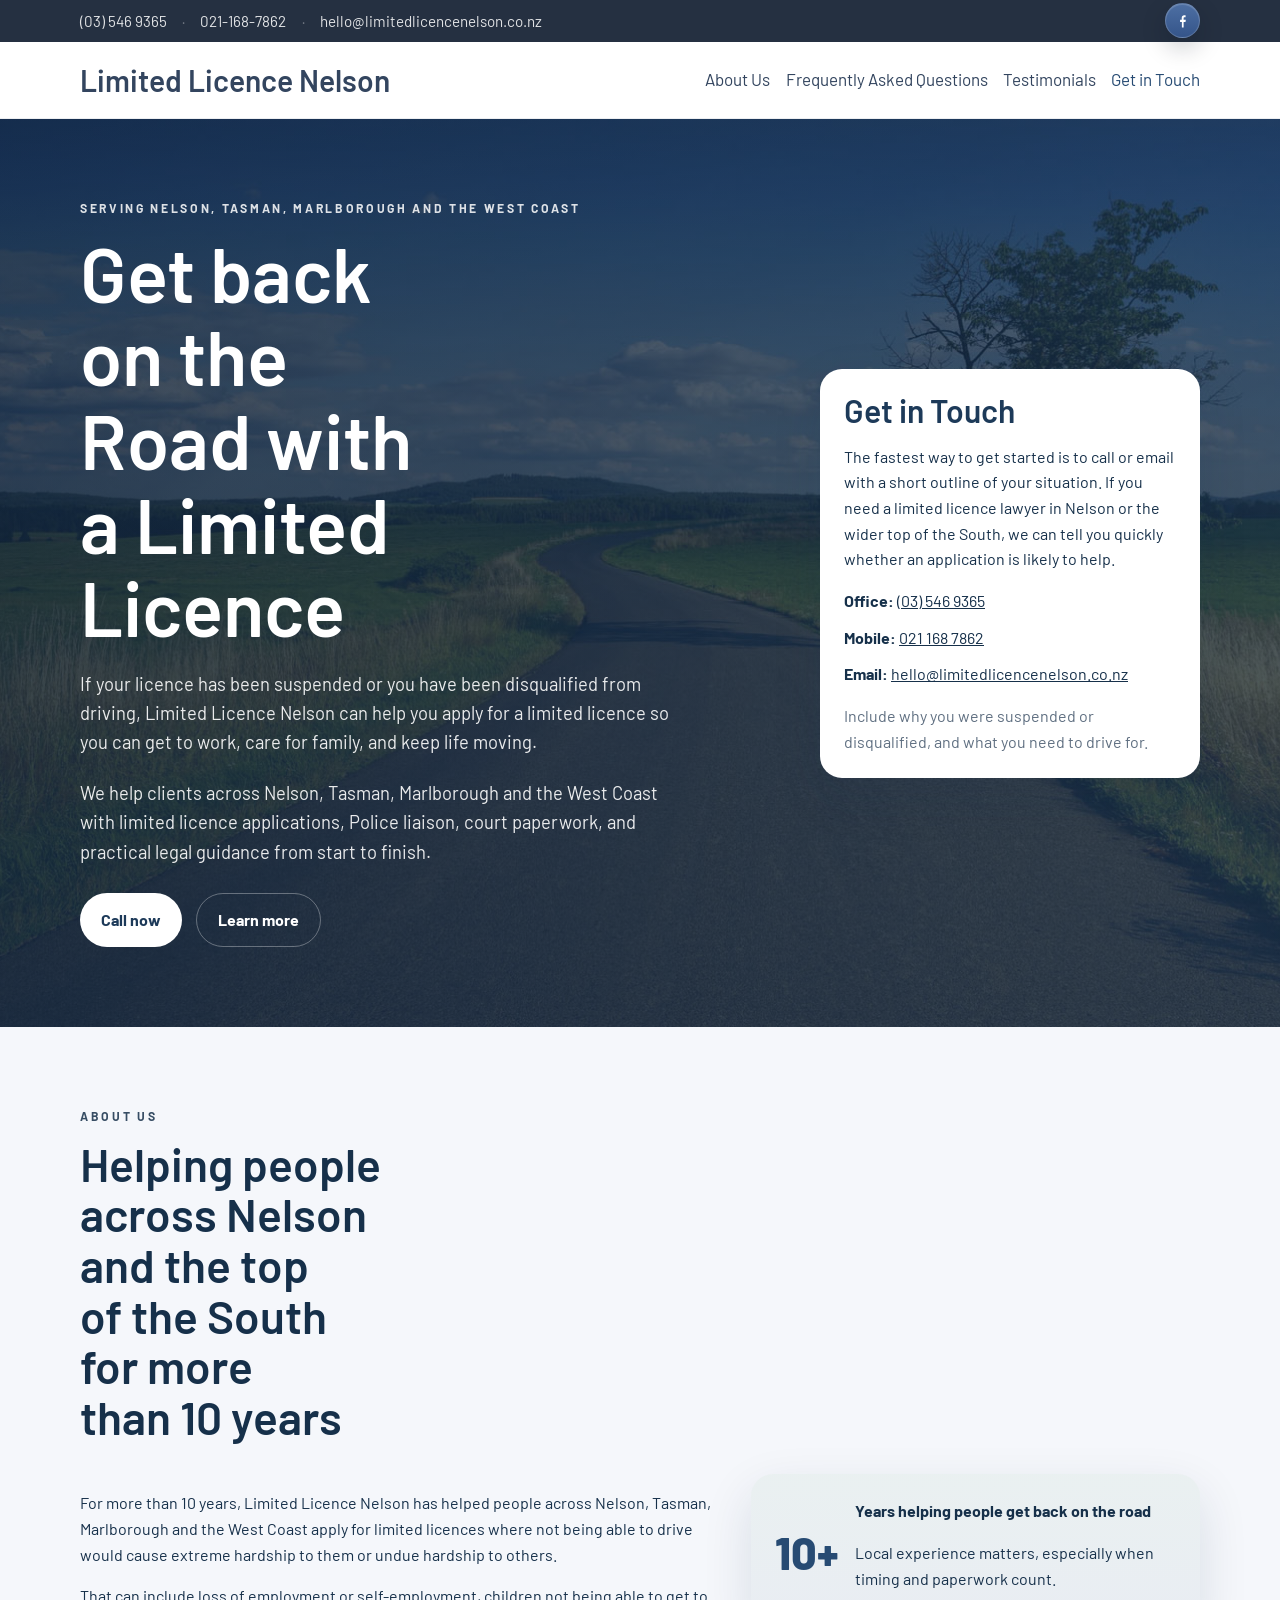
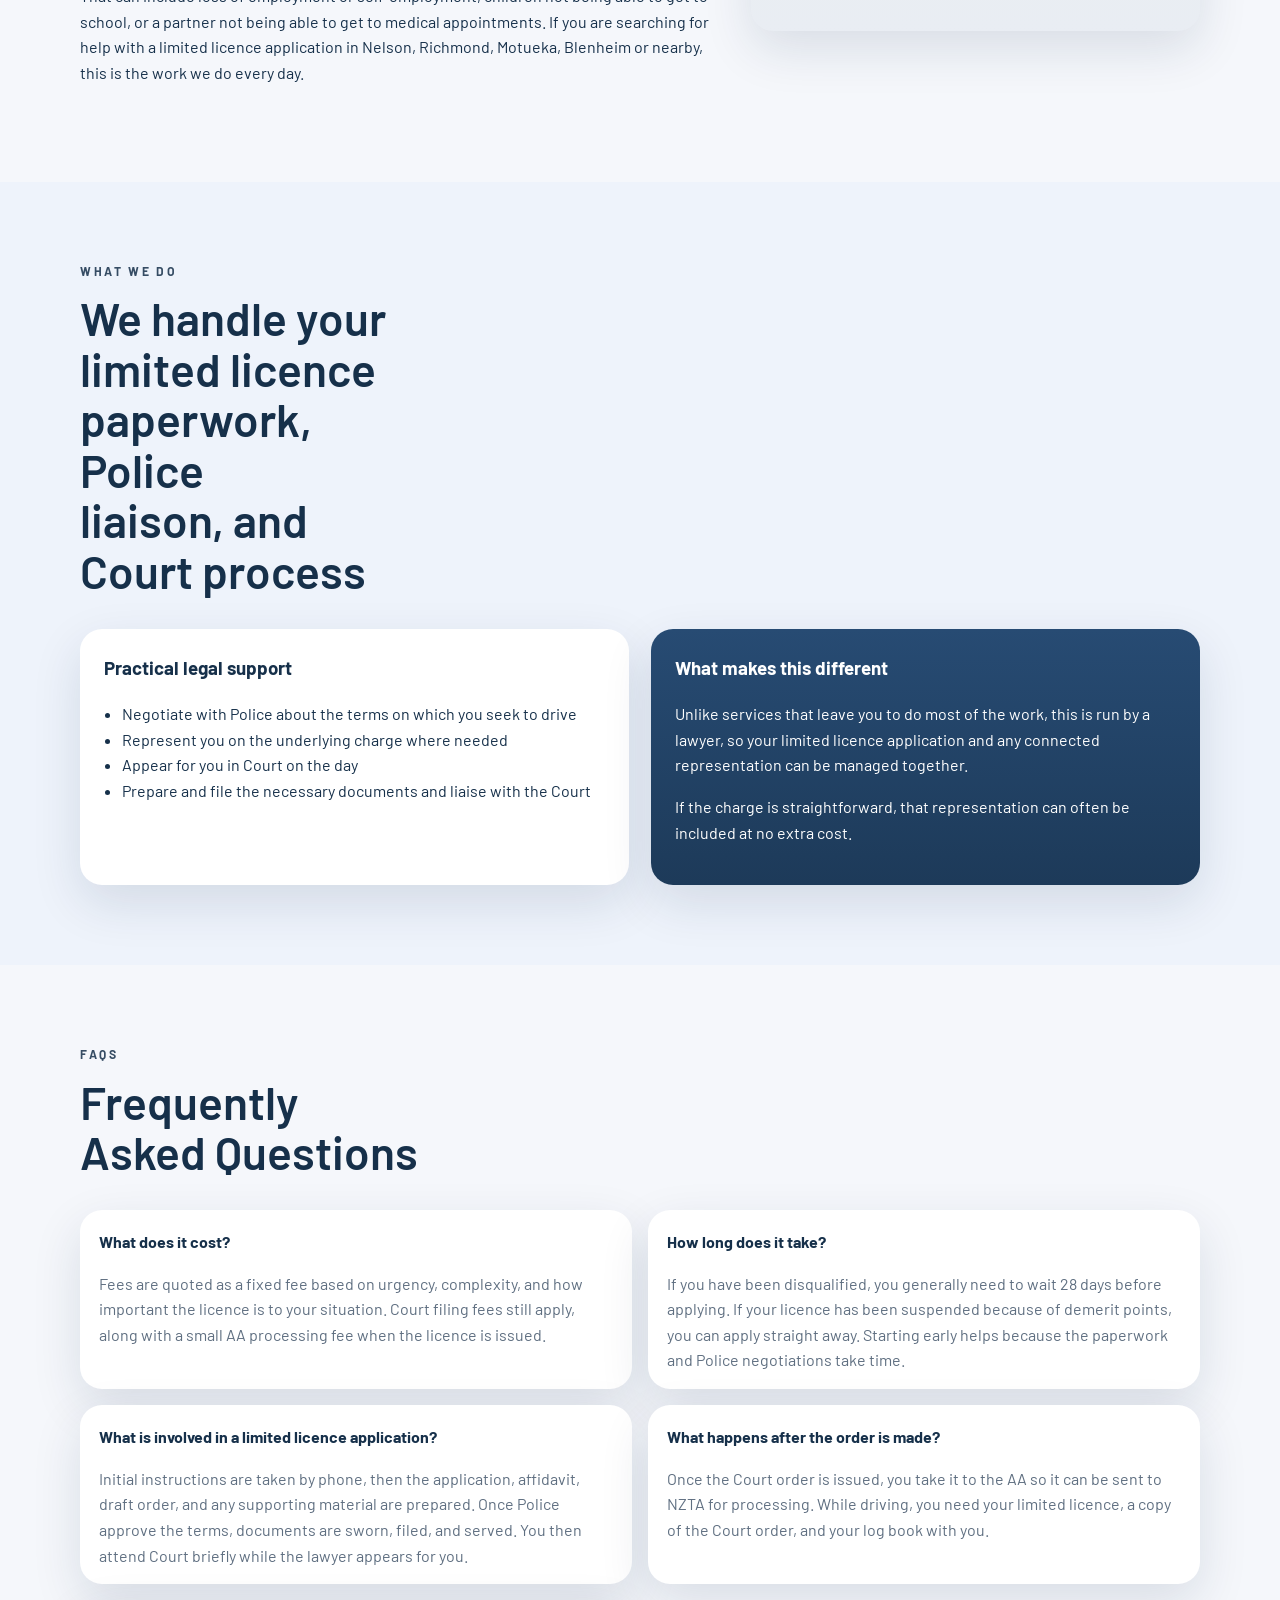
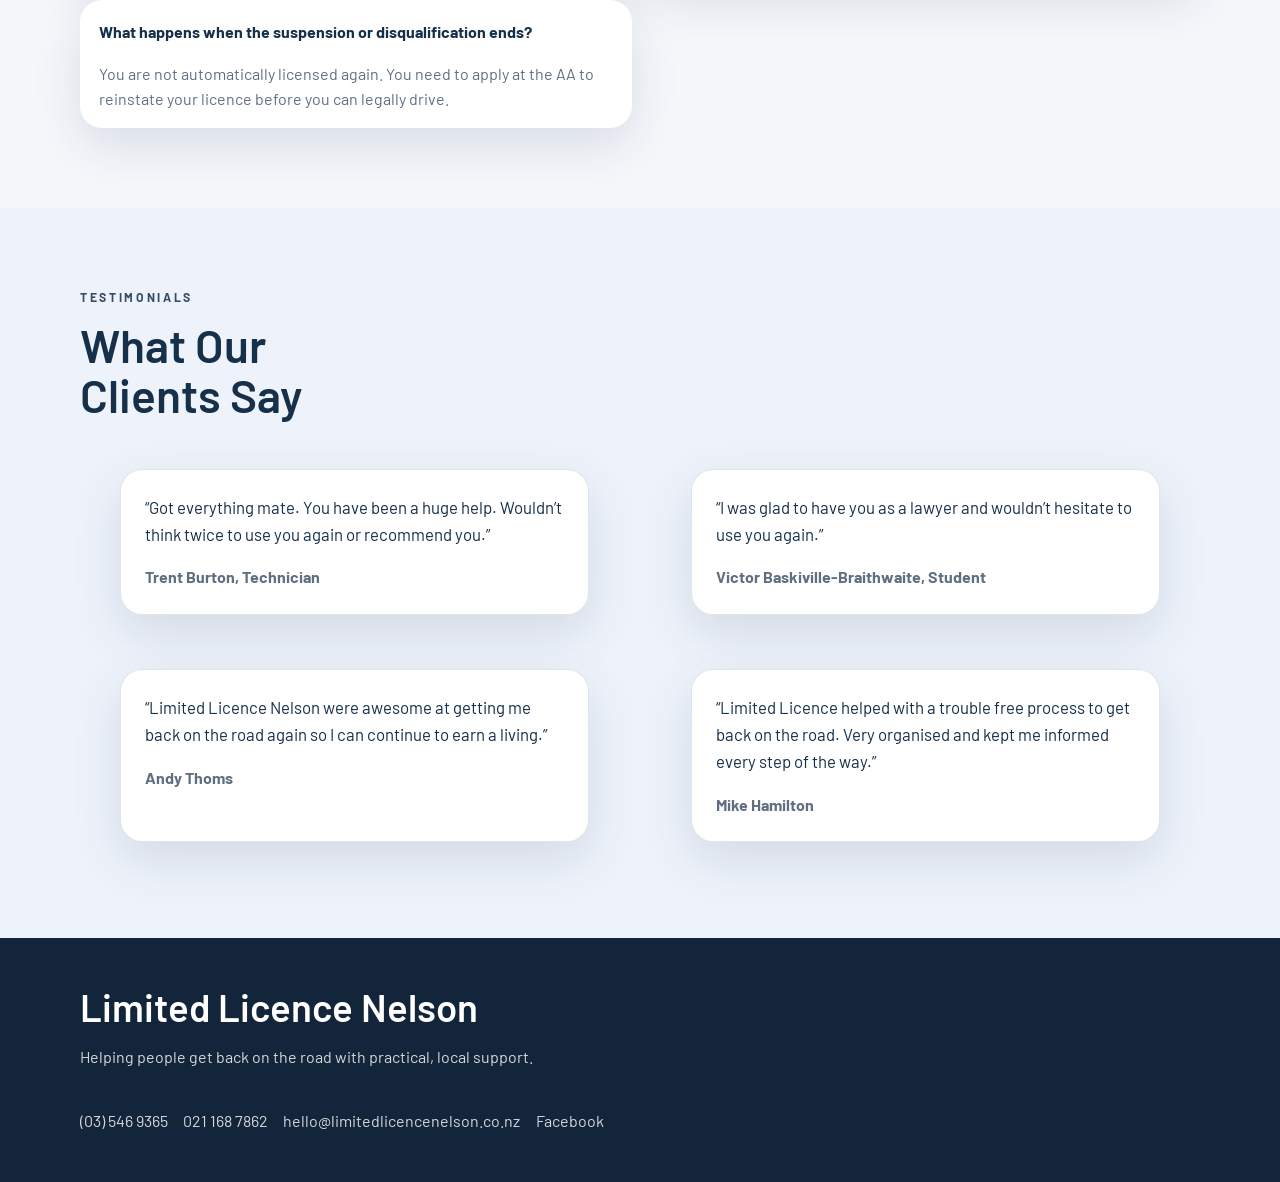
==== index.html @ 2bf81c59 "Add files via upload" ====
<!doctype html>
<html lang="en-NZ">
  <head>
    <meta charset="UTF-8" />
    <meta name="viewport" content="width=device-width, initial-scale=1.0" />
    <title>Limited Licence Nelson | Limited Licence Lawyer for Nelson, Tasman, Marlborough &amp; West Coast</title>
    <meta
      name="description"
      content="Limited Licence Nelson helps people in Nelson, Tasman, Marlborough and the West Coast apply for a limited licence, with practical legal support, court paperwork, Police liaison and fixed-fee guidance."
    />
    <meta name="robots" content="index,follow,max-image-preview:large" />
    <meta name="author" content="Limited Licence Nelson" />
    <link rel="preconnect" href="https://fonts.googleapis.com" />
    <link rel="preconnect" href="https://fonts.gstatic.com" crossorigin />
    <link
      href="https://fonts.googleapis.com/css2?family=Barlow:wght@400;500;600;700&display=swap"
      rel="stylesheet"
    />
    <link rel="icon" type="image/png" href="assets/favicon.png" />
    <link rel="canonical" href="https://limitedlicencenelson.co.nz/" />
    <meta property="og:title" content="Limited Licence Nelson | Limited Licence Lawyer for the Top of the South" />
    <meta property="og:description" content="Practical help with limited licence applications across Nelson, Tasman, Marlborough and the West Coast, including paperwork, Police liaison and Court process." />
    <meta property="og:type" content="website" />
    <meta property="og:url" content="https://limitedlicencenelson.co.nz/" />
    <meta property="og:image" content="https://limitedlicencenelson.co.nz/assets/hero.jpg" />
    <meta property="og:image:alt" content="Limited Licence Nelson helping people get back on the road" />
    <meta property="og:site_name" content="Limited Licence Nelson" />
    <meta property="og:locale" content="en_NZ" />
    <meta name="twitter:card" content="summary_large_image" />
    <meta name="twitter:title" content="Limited Licence Nelson | Limited Licence Lawyer for the Top of the South" />
    <meta name="twitter:description" content="Practical help with limited licence applications across Nelson, Tasman, Marlborough and the West Coast." />
    <meta name="twitter:image" content="https://limitedlicencenelson.co.nz/assets/hero.jpg" />
    <script type="application/ld+json">
      {
        "@context": "https://schema.org",
        "@type": "LegalService",
        "@id": "https://limitedlicencenelson.co.nz/#legalservice",
        "name": "Limited Licence Nelson",
        "url": "https://limitedlicencenelson.co.nz/",
        "image": "https://limitedlicencenelson.co.nz/assets/hero.jpg",
        "description": "Limited Licence Nelson helps people across Nelson, Tasman, Marlborough and the West Coast apply for a limited licence with practical legal support, paperwork preparation, Police liaison and Court representation.",
        "email": "hello@limitedlicencenelson.co.nz",
        "telephone": "+64 3 546 9365",
        "sameAs": ["https://www.facebook.com/nelsonlicence/"],
        "areaServed": [
          { "@type": "AdministrativeArea", "name": "Nelson" },
          { "@type": "AdministrativeArea", "name": "Tasman" },
          { "@type": "AdministrativeArea", "name": "Marlborough" },
          { "@type": "AdministrativeArea", "name": "West Coast" }
        ],
        "contactPoint": [
          {
            "@type": "ContactPoint",
            "telephone": "+64 3 546 9365",
            "contactType": "customer service",
            "areaServed": "NZ",
            "availableLanguage": "en-NZ"
          },
          {
            "@type": "ContactPoint",
            "telephone": "+64 21 168 7862",
            "contactType": "customer service",
            "areaServed": "NZ",
            "availableLanguage": "en-NZ"
          }
        ]
      }
    </script>
    <script type="application/ld+json">
      {
        "@context": "https://schema.org",
        "@type": "FAQPage",
        "mainEntity": [
          {
            "@type": "Question",
            "name": "What does it cost?",
            "acceptedAnswer": {
              "@type": "Answer",
              "text": "Fees are quoted as a fixed fee based on urgency, complexity, and how important the licence is to your situation. Court filing fees still apply, along with a small AA processing fee when the licence is issued."
            }
          },
          {
            "@type": "Question",
            "name": "How long does it take?",
            "acceptedAnswer": {
              "@type": "Answer",
              "text": "If you have been disqualified, you generally need to wait 28 days before applying. If your licence has been suspended because of demerit points, you can apply straight away. Starting early helps because the paperwork and Police negotiations take time."
            }
          },
          {
            "@type": "Question",
            "name": "What is involved?",
            "acceptedAnswer": {
              "@type": "Answer",
              "text": "Initial instructions are taken by phone, then the application, affidavit, draft order, and any supporting material are prepared. Once Police approve the terms, documents are sworn, filed, and served. You then attend Court briefly while the lawyer appears for you."
            }
          },
          {
            "@type": "Question",
            "name": "What happens after the order is made?",
            "acceptedAnswer": {
              "@type": "Answer",
              "text": "Once the Court order is issued, you take it to the AA so it can be sent to NZTA for processing. While driving, you need your limited licence, a copy of the Court order, and your log book with you."
            }
          },
          {
            "@type": "Question",
            "name": "What happens when the suspension or disqualification ends?",
            "acceptedAnswer": {
              "@type": "Answer",
              "text": "You are not automatically licensed again. You need to apply at the AA to reinstate your licence before you can legally drive."
            }
          }
        ]
      }
    </script>
    <link rel="stylesheet" href="styles.css" />
  </head>
  <body>
    <header class="site-header">
      <div class="topbar">
        <div class="wrapper topbar-inner">
          <div class="topbar-links" aria-label="Contact details">
            <a href="tel:+6435469365">(03) 546 9365</a>
            <span class="topbar-sep" aria-hidden="true">·</span>
            <a href="tel:+64211687862">021-168-7862</a>
            <span class="topbar-sep" aria-hidden="true">·</span>
            <a href="mailto:hello@limitedlicencenelson.co.nz">hello@limitedlicencenelson.co.nz</a>
          </div>
          <a
            class="social-link"
            href="https://www.facebook.com/nelsonlicence/"
            target="_blank"
            rel="noreferrer"
            aria-label="Visit Limited Licence Nelson on Facebook"
          >
            <svg viewBox="0 0 24 24" aria-hidden="true" focusable="false">
              <path d="M13.5 21v-7.1h2.4l.4-2.8h-2.8V9.3c0-.8.2-1.4 1.4-1.4H16V5.4c-.2 0-.9-.1-1.8-.1-1.8 0-3.1 1.1-3.1 3.3v2.5H9v2.8h2.3V21h2.2Z" />
            </svg>
          </a>
        </div>
      </div>
      <nav class="nav wrapper" aria-label="Primary">
        <div class="brand">Limited Licence Nelson</div>
        <div class="nav-links">
          <a href="#about">About Us</a>
          <a href="#faq">Frequently Asked Questions</a>
          <a href="#testimonials">Testimonials</a>
          <a href="#contact" class="nav-cta">Get in Touch</a>
        </div>
      </nav>
    </header>

    <main>
      <section class="hero">
        <div class="hero-overlay"></div>
        <div class="wrapper hero-inner">
          <div class="hero-copy">
            <p class="eyebrow">Serving Nelson, Tasman, Marlborough and the West Coast</p>
            <h1>Get back on the Road with a Limited Licence</h1>
            <p class="hero-text">
              If your licence has been suspended or you have been disqualified from driving,
              Limited Licence Nelson can help you apply for a limited licence so you can get
              to work, care for family, and keep life moving.
            </p>
            <p class="hero-text">
              We help clients across Nelson, Tasman, Marlborough and the West Coast with
              limited licence applications, Police liaison, court paperwork, and practical
              legal guidance from start to finish.
            </p>
            <div class="hero-actions">
              <a class="button button-primary" href="tel:+6435469365">Call now</a>
              <a class="button button-secondary" href="#about">Learn more</a>
            </div>
          </div>
          <aside class="hero-card" id="contact">
            <h2>Get in Touch</h2>
            <p>
              The fastest way to get started is to call or email with a short outline of your
              situation. If you need a limited licence lawyer in Nelson or the wider top of the
              South, we can tell you quickly whether an application is likely to help.
            </p>
            <ul class="contact-list">
              <li><strong>Office:</strong> <a href="tel:+6435469365">(03) 546 9365</a></li>
              <li><strong>Mobile:</strong> <a href="tel:+64211687862">021 168 7862</a></li>
              <li>
                <strong>Email:</strong>
                <a href="mailto:hello@limitedlicencenelson.co.nz">hello@limitedlicencenelson.co.nz</a>
              </li>
            </ul>
            <p class="small-note">
              Include why you were suspended or disqualified, and what you need to drive for.
            </p>
          </aside>
        </div>
      </section>

      <section class="section wrapper" id="about">
        <div class="section-heading">
          <p class="eyebrow">About Us</p>
          <h2>Helping people across Nelson and the top of the South for more than 10 years</h2>
        </div>
        <div class="about-grid">
          <div>
            <p>
              For more than 10 years, Limited Licence Nelson has helped people across Nelson,
              Tasman, Marlborough and the West Coast apply for limited licences where not
              being able to drive would cause extreme hardship to them or undue hardship to
              others.
            </p>
            <p>
              That can include loss of employment or self-employment, children not being able
              to get to school, or a partner not being able to get to medical appointments.
              If you are searching for help with a limited licence application in Nelson,
              Richmond, Motueka, Blenheim or nearby, this is the work we do every day.
            </p>
          </div>
          <div class="highlight-card">
            <div class="stat">10+</div>
            <div>
              <strong>Years helping people get back on the road</strong>
              <p>Local experience matters, especially when timing and paperwork count.</p>
            </div>
          </div>
        </div>
      </section>

      <section class="section section-alt" id="process">
        <div class="wrapper">
          <div class="section-heading">
            <p class="eyebrow">What We Do</p>
            <h2>We handle your limited licence paperwork, Police liaison, and Court process</h2>
          </div>
          <div class="process-grid">
            <article class="card">
              <h3>Practical legal support</h3>
              <ul>
                <li>Negotiate with Police about the terms on which you seek to drive</li>
                <li>Represent you on the underlying charge where needed</li>
                <li>Appear for you in Court on the day</li>
                <li>Prepare and file the necessary documents and liaise with the Court</li>
              </ul>
            </article>
            <article class="card accent-card">
              <h3>What makes this different</h3>
              <p>
                Unlike services that leave you to do most of the work, this is run by a lawyer,
                so your limited licence application and any connected representation can be
                managed together.
              </p>
              <p>
                If the charge is straightforward, that representation can often be included at
                no extra cost.
              </p>
            </article>
          </div>
        </div>
      </section>

      <section class="section wrapper" id="faq">
        <div class="section-heading">
          <p class="eyebrow">FAQs</p>
          <h2>Frequently Asked Questions</h2>
        </div>
        <div class="faq-grid">
          <details open>
            <summary>What does it cost?</summary>
            <p>
              Fees are quoted as a fixed fee based on urgency, complexity, and how important the
              licence is to your situation. Court filing fees still apply, along with a small AA
              processing fee when the licence is issued.
            </p>
          </details>
          <details open>
            <summary>How long does it take?</summary>
            <p>
              If you have been disqualified, you generally need to wait 28 days before applying.
              If your licence has been suspended because of demerit points, you can apply
              straight away. Starting early helps because the paperwork and Police negotiations
              take time.
            </p>
          </details>
          <details open>
            <summary>What is involved in a limited licence application?</summary>
            <p>
              Initial instructions are taken by phone, then the application, affidavit, draft
              order, and any supporting material are prepared. Once Police approve the terms,
              documents are sworn, filed, and served. You then attend Court briefly while the
              lawyer appears for you.
            </p>
          </details>
          <details open>
            <summary>What happens after the order is made?</summary>
            <p>
              Once the Court order is issued, you take it to the AA so it can be sent to NZTA for
              processing. While driving, you need your limited licence, a copy of the Court order,
              and your log book with you.
            </p>
          </details>
          <details open>
            <summary>What happens when the suspension or disqualification ends?</summary>
            <p>
              You are not automatically licensed again. You need to apply at the AA to reinstate
              your licence before you can legally drive.
            </p>
          </details>
        </div>
      </section>

      <section class="section section-alt" id="testimonials">
        <div class="wrapper">
          <div class="section-heading">
            <p class="eyebrow">Testimonials</p>
            <h2>What Our Clients Say</h2>
          </div>
          <div class="testimonials-grid">
            <blockquote class="testimonial">
              <p>“Got everything mate. You have been a huge help. Wouldn’t think twice to use you again or recommend you.”</p>
              <footer>Trent Burton, Technician</footer>
            </blockquote>
            <blockquote class="testimonial">
              <p>“I was glad to have you as a lawyer and wouldn’t hesitate to use you again.”</p>
              <footer>Victor Baskiville-Braithwaite, Student</footer>
            </blockquote>
            <blockquote class="testimonial">
              <p>“Limited Licence Nelson were awesome at getting me back on the road again so I can continue to earn a living.”</p>
              <footer>Andy Thoms</footer>
            </blockquote>
            <blockquote class="testimonial">
              <p>“Limited Licence helped with a trouble free process to get back on the road. Very organised and kept me informed every step of the way.”</p>
              <footer>Mike Hamilton</footer>
            </blockquote>
          </div>
        </div>
      </section>
    </main>

    <footer class="site-footer">
      <div class="wrapper footer-inner">
        <div>
          <h2>Limited Licence Nelson</h2>
          <p>Helping people get back on the road with practical, local support.</p>
        </div>
        <div class="footer-links">
          <a href="tel:+6435469365">(03) 546 9365</a>
          <a href="tel:+64211687862">021 168 7862</a>
          <a href="mailto:hello@limitedlicencenelson.co.nz">hello@limitedlicencenelson.co.nz</a>
          <a href="https://www.facebook.com/nelsonlicence/" target="_blank" rel="noreferrer">Facebook</a>
        </div>
      </div>
    </footer>
  </body>
</html>
---- styles.css ----
:root {
  --bg: #f5f7fb;
  --surface: #ffffff;
  --surface-alt: #eef3fb;
  --text: #16304a;
  --muted: #5f6f81;
  --line: rgba(22, 48, 74, 0.12);
  --brand: #274b73;
  --brand-strong: #1d3a59;
  --accent: #66a179;
  --shadow: 0 18px 50px rgba(18, 44, 76, 0.12);
  --radius: 22px;
  --wrapper: min(1120px, calc(100vw - 2rem));
  --font-sans: "Barlow", ui-sans-serif, system-ui, -apple-system, BlinkMacSystemFont, "Segoe UI", sans-serif;
  --font-display: "Barlow", ui-sans-serif, system-ui, -apple-system, BlinkMacSystemFont, "Segoe UI", sans-serif;
}

* {
  box-sizing: border-box;
}

html {
  scroll-behavior: smooth;
}

body {
  margin: 0;
  font-family: var(--font-sans);
  color: var(--text);
  background: var(--bg);
  line-height: 1.6;
  font-size: 16px;
}

img {
  max-width: 100%;
  display: block;
}

A, a {
  color: inherit;
}

.wrapper {
  width: var(--wrapper);
  margin: 0 auto;
}

.site-header {
  position: sticky;
  top: 0;
  z-index: 20;
  background: rgba(255, 255, 255, 0.96);
  backdrop-filter: blur(10px);
  border-bottom: 1px solid rgba(22, 48, 74, 0.08);
}

.nav,
.footer-inner {
  display: flex;
  align-items: center;
  justify-content: space-between;
  gap: 1rem;
}

.topbar {
  background: #253041;
  color: rgba(255, 255, 255, 0.9);
}

.topbar-inner {
  min-height: 2.6rem;
  display: flex;
  align-items: center;
  justify-content: space-between;
  gap: 1rem;
}

.brand {
  font-family: var(--font-sans);
  font-size: 1.875rem;
  font-weight: 600;
  letter-spacing: 0;
  line-height: 1.6;
  color: #33455f;
  white-space: nowrap;
}

.topbar-links,
.nav-links,
.footer-links {
  display: flex;
  flex-wrap: wrap;
  align-items: center;
  gap: 0.7rem 0.95rem;
}

.topbar-links {
  font-size: 0.95rem;
  letter-spacing: 0;
}

.topbar-links a,
.footer-links a {
  text-decoration: none;
}

.topbar-links a {
  color: rgba(255, 255, 255, 0.86);
}

.topbar-links a:hover,
.social-link:hover {
  color: white;
}

.social-link:hover {
  transform: translateY(-1px);
  background: linear-gradient(180deg, #587db5, #3f63a0);
  box-shadow: 0 14px 28px rgba(9, 18, 32, 0.26), inset 0 1px 0 rgba(255, 255, 255, 0.18);
}

.topbar-sep {
  color: rgba(255, 255, 255, 0.34);
}

.social-link {
  display: inline-flex;
  align-items: center;
  justify-content: center;
  width: 2.2rem;
  height: 2.2rem;
  border-radius: 999px;
  color: white;
  background: linear-gradient(180deg, #4d6fa3, #35558a);
  border: 1px solid rgba(255, 255, 255, 0.18);
  box-shadow: 0 10px 24px rgba(9, 18, 32, 0.22), inset 0 1px 0 rgba(255, 255, 255, 0.14);
  transition: transform 0.2s ease, box-shadow 0.2s ease, background 0.2s ease;
}

.social-link svg {
  width: 1.18rem;
  height: 1.18rem;
  fill: currentColor;
}

.nav {
  padding: 0.9rem 0;
}

.nav-links a {
  text-decoration: none;
  color: #33455f;
  font-size: 1.0625rem;
  font-weight: 400;
}

.nav-links a:hover,
.footer-links a:hover {
  color: var(--brand-strong);
}

.nav-cta {
  color: var(--brand) !important;
  font-weight: 700;
}

.hero {
  position: relative;
  min-height: 82vh;
  background:
    linear-gradient(135deg, rgba(17, 36, 60, 0.78), rgba(39, 75, 115, 0.58)),
    url("assets/hero.jpg") center/cover no-repeat;
  color: white;
}

.hero-overlay {
  position: absolute;
  inset: 0;
  background: linear-gradient(180deg, rgba(17, 36, 60, 0.18), rgba(17, 36, 60, 0.55));
}

.hero-inner {
  position: relative;
  z-index: 1;
  display: grid;
  grid-template-columns: 1.5fr minmax(280px, 380px);
  gap: 2rem;
  align-items: center;
  padding: 5rem 0;
}

.eyebrow {
  margin: 0 0 0.75rem;
  text-transform: uppercase;
  letter-spacing: 0.22em;
  font-size: 0.76rem;
  font-weight: 700;
  opacity: 0.85;
}

.hero h1,
.section-heading h2,
.site-footer h2,
.hero-card h2 {
  margin: 0;
  font-family: var(--font-display);
  font-weight: 600;
  line-height: 1.1;
  letter-spacing: 0;
}

.hero h1 {
  font-size: clamp(3rem, 6vw, 4.75rem);
  max-width: 10ch;
  text-wrap: balance;
}

.hero-text {
  margin: 1.3rem 0 0;
  max-width: 60ch;
  font-size: 1.15rem;
  color: rgba(255, 255, 255, 0.9);
}

.hero-actions {
  display: flex;
  flex-wrap: wrap;
  gap: 0.9rem;
  margin-top: 1.6rem;
}

.button {
  display: inline-flex;
  align-items: center;
  justify-content: center;
  min-height: 3.2rem;
  padding: 0.85rem 1.3rem;
  border-radius: 999px;
  text-decoration: none;
  font-weight: 700;
  transition: transform 140ms ease, background 140ms ease, color 140ms ease;
}

.button:hover {
  transform: translateY(-1px);
}

.button-primary {
  background: white;
  color: var(--brand-strong);
}

.button-secondary {
  border: 1px solid rgba(255, 255, 255, 0.32);
  color: white;
}

.hero-card,
.card,
.highlight-card,
.testimonial,
.faq-grid details {
  background: var(--surface);
  border-radius: var(--radius);
  box-shadow: var(--shadow);
}

.hero-card {
  color: var(--text);
  padding: 1.5rem;
}

.hero-card h2 {
  font-size: clamp(1.6rem, 2.5vw, 2rem);
  color: var(--brand-strong);
}

.hero-card h2,
.card h3,
.testimonial footer {
  margin-top: 0;
}

.contact-list {
  list-style: none;
  padding: 0;
  margin: 1rem 0;
}

.contact-list li + li {
  margin-top: 0.7rem;
}

.small-note {
  color: var(--muted);
  margin-bottom: 0;
}

.section {
  padding: 5rem 0;
}

.section-alt {
  background: var(--surface-alt);
}

.section-heading {
  max-width: 46rem;
  margin-bottom: 2rem;
}

.section-heading h2 {
  font-size: clamp(2.2rem, 4vw, 2.875rem);
  max-width: 13ch;
  text-wrap: balance;
}

.about-grid,
.process-grid,
.testimonials-grid,
.footer-inner {
  display: grid;
  gap: 1.4rem;
}

.about-grid {
  grid-template-columns: 1.3fr 0.9fr;
  align-items: start;
}

.highlight-card,
.card,
.testimonial {
  padding: 1.5rem;
}

.highlight-card {
  display: grid;
  grid-template-columns: auto 1fr;
  gap: 1rem;
  align-items: center;
  background: linear-gradient(180deg, rgba(102, 161, 121, 0.08), rgba(39, 75, 115, 0.06));
}

.stat {
  font-size: 2.8rem;
  font-weight: 800;
  color: var(--brand);
}

.process-grid,
.testimonials-grid {
  grid-template-columns: repeat(2, minmax(0, 1fr));
}

.card ul {
  padding-left: 1.1rem;
  margin-bottom: 0;
}

.accent-card {
  background: linear-gradient(180deg, #274b73, #1d3a59);
  color: white;
}

.faq-grid {
  display: grid;
  grid-template-columns: repeat(2, minmax(0, 1fr));
  gap: 1rem;
}

.faq-grid details {
  padding: 1.2rem 1.2rem 1rem;
}

.faq-grid summary {
  cursor: pointer;
  font-weight: 700;
  list-style: none;
}

.faq-grid summary::-webkit-details-marker {
  display: none;
}

.faq-grid details p {
  color: var(--muted);
  margin-bottom: 0;
}

.testimonial {
  border: 1px solid var(--line);
}

.testimonial p {
  margin-top: 0;
  font-size: 1.05rem;
}

.testimonial footer {
  color: var(--muted);
  font-weight: 700;
}

.site-footer {
  background: #13253a;
  color: white;
  padding: 3rem 0;
}

.site-footer h2 {
  font-size: clamp(1.9rem, 3vw, 2.5rem);
}

.site-footer p,
.site-footer a {
  color: rgba(255, 255, 255, 0.82);
}

@media (max-width: 900px) {
  .hero-inner,
  .about-grid,
  .process-grid,
  .faq-grid,
  .testimonials-grid,
  .footer-inner {
    grid-template-columns: 1fr;
  }

  .hero {
    min-height: auto;
  }

  .hero-inner {
    padding: 4rem 0;
  }

  .hero h1 {
    max-width: none;
  }
}

@media (max-width: 640px) {
  .topbar-inner,
  .nav {
    align-items: flex-start;
    flex-direction: column;
  }

  .topbar-links,
  .nav-links {
    gap: 0.45rem 0.75rem;
  }

  .topbar-sep {
    display: none;
  }

  .section {
    padding: 4rem 0;
  }

  .hero-card,
  .card,
  .highlight-card,
  .testimonial,
  .faq-grid details {
    border-radius: 18px;
  }
}
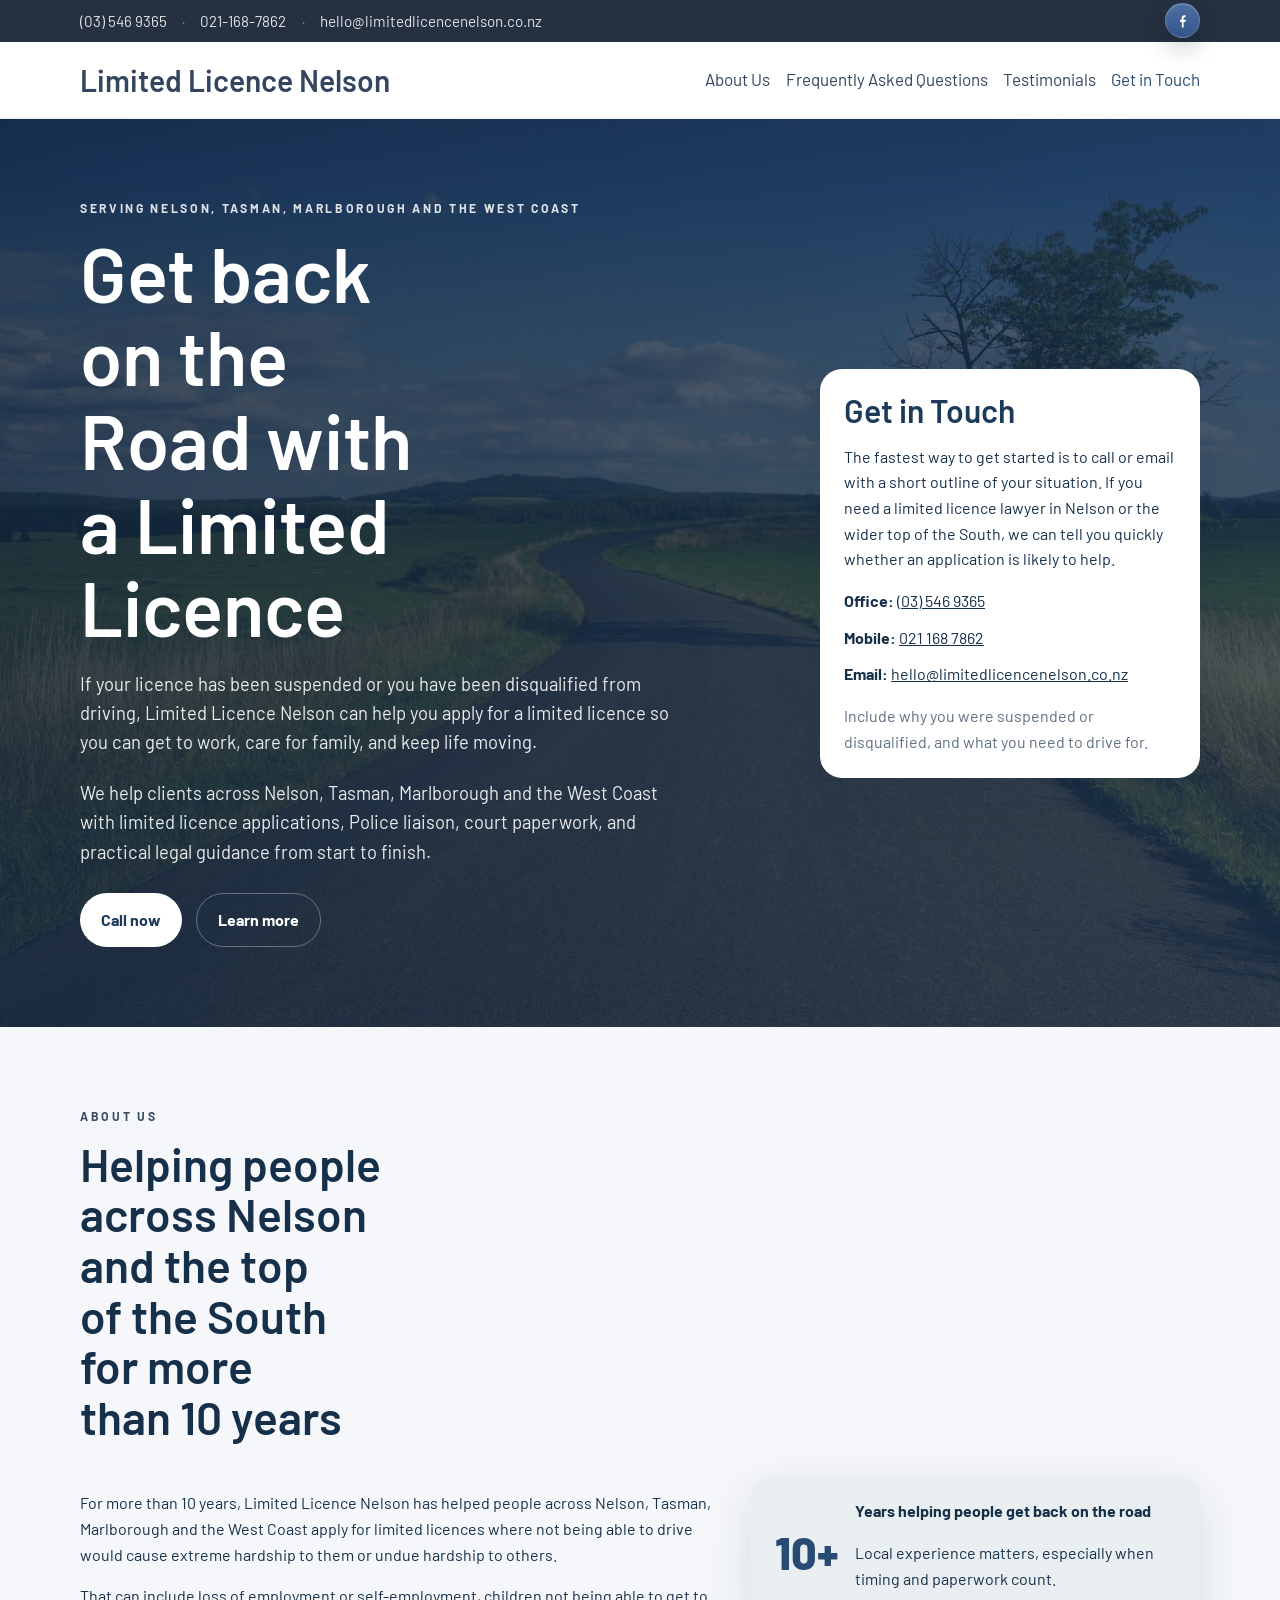
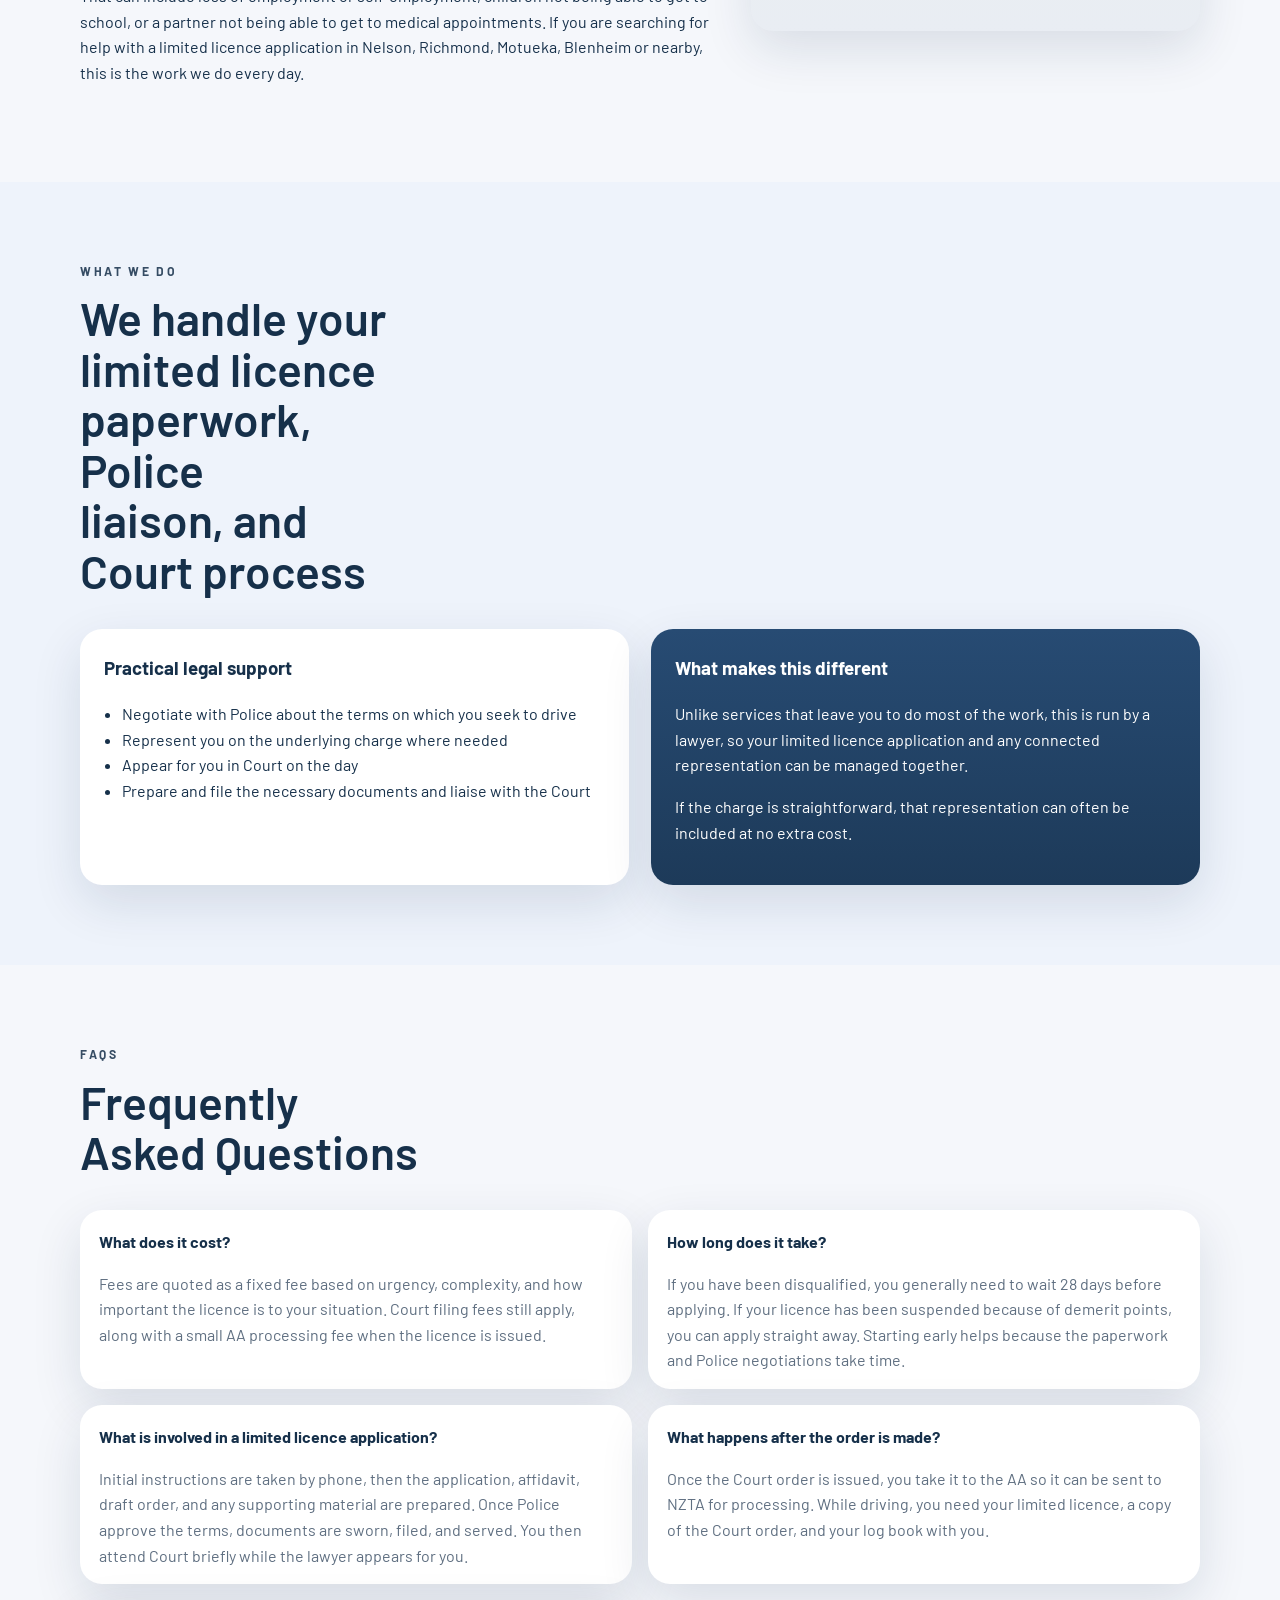
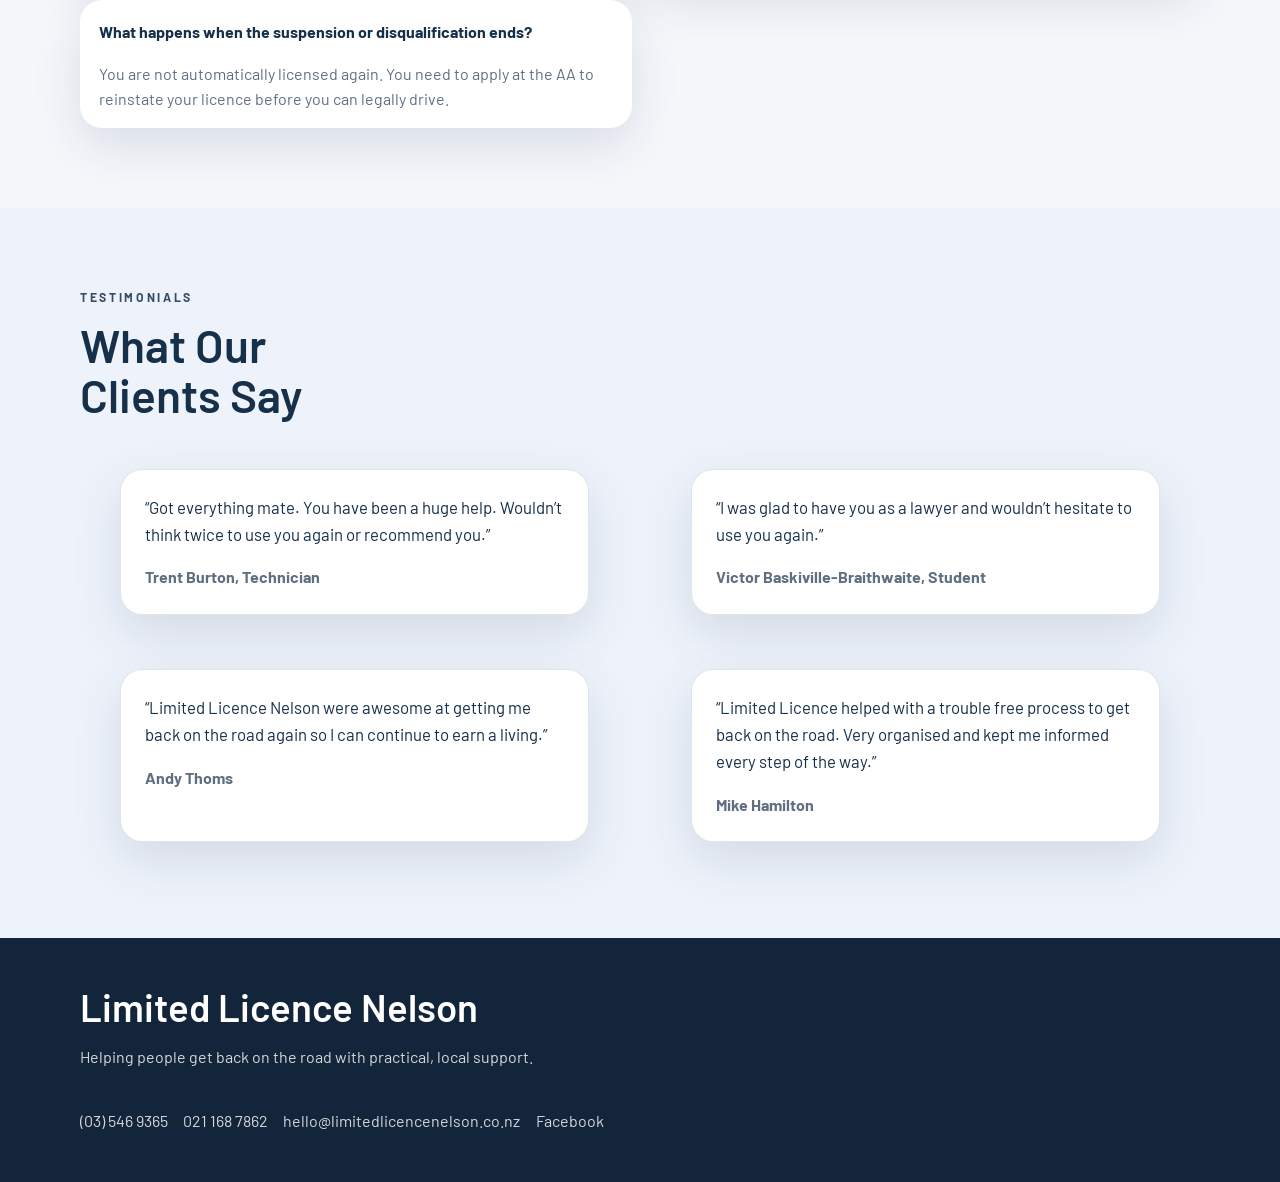
==== commit 0c46e216: "Optimize hero image: convert to WebP, add preload hints, and fetchpriority=high - Convert hero.jpg t" ====
--- a/index.html
+++ b/index.html
@@ -3,10 +3,10 @@
   <head>
     <meta charset="UTF-8" />
     <meta name="viewport" content="width=device-width, initial-scale=1.0" />
-    <title>Limited Licence Nelson | Limited Licence Lawyer for Nelson, Tasman, Marlborough &amp; West Coast</title>
+    <title>Limited Licence Nelson | Lawyer for Suspensions &amp; Disqualifications</title>
     <meta
       name="description"
-      content="Limited Licence Nelson helps people in Nelson, Tasman, Marlborough and the West Coast apply for a limited licence, with practical legal support, court paperwork, Police liaison and fixed-fee guidance."
+      content="Get back on the road in Nelson, Tasman, Marlborough. Fixed-fee limited licence applications, Police liaison, court support. Call (03) 546 9365."
     />
     <meta name="robots" content="index,follow,max-image-preview:large" />
     <meta name="author" content="Limited Licence Nelson" />
@@ -17,6 +17,8 @@
       rel="stylesheet"
     />
     <link rel="icon" type="image/png" href="assets/favicon.png" />
+    <link rel="preload" as="image" href="assets/hero.webp" fetchpriority="high" />
+    <link rel="preload" as="image" href="assets/hero.jpg" />
     <link rel="canonical" href="https://limitedlicencenelson.co.nz/" />
     <meta property="og:title" content="Limited Licence Nelson | Limited Licence Lawyer for the Top of the South" />
     <meta property="og:description" content="Practical help with limited licence applications across Nelson, Tasman, Marlborough and the West Coast, including paperwork, Police liaison and Court process." />
@@ -114,6 +116,30 @@
         ]
       }
     </script>
+    <script type="application/ld+json">
+    {
+      "@context": "https://schema.org",
+      "@type": "LegalService",
+      "name": "Limited Licence Nelson",
+      "url": "https://limitedlicencenelson.co.nz/",
+      "description": "Limited licence legal help for Nelson, Tasman and Marlborough, including applications, police liaison and court support.",
+      "areaServed": [
+        "Nelson",
+        "Tasman",
+        "Marlborough"
+      ],
+      "telephone": "+64 3 546 9365",
+      "address": {
+        "@type": "PostalAddress",
+        "addressLocality": "Nelson",
+        "addressRegion": "Tasman",
+        "addressCountry": "NZ"
+      },
+      "sameAs": [
+        "https://www.facebook.com/nelsonlicence/"
+      ]
+    }
+    </script>
     <link rel="stylesheet" href="styles.css" />
   </head>
   <body>
@@ -153,6 +179,13 @@
 
     <main>
       <section class="hero">
+        <img
+          src="assets/hero.webp"
+          alt="Limited Licence Nelson helping people get back on the road"
+          class="hero-image"
+          fetchpriority="high"
+          decoding="async"
+        />
         <div class="hero-overlay"></div>
         <div class="wrapper hero-inner">
           <div class="hero-copy">
--- a/styles.css
+++ b/styles.css
@@ -169,9 +169,17 @@
   position: relative;
   min-height: 82vh;
   background:
-    linear-gradient(135deg, rgba(17, 36, 60, 0.78), rgba(39, 75, 115, 0.58)),
-    url("assets/hero.jpg") center/cover no-repeat;
-  color: white;
+    linear-gradient(135deg, rgba(17, 36, 60, 0.78), rgba(39, 75, 115, 0.58));
+  color: white;
+}
+
+.hero-image {
+  position: absolute;
+  inset: 0;
+  width: 100%;
+  height: 100%;
+  object-fit: cover;
+  z-index: -1;
 }
 
 .hero-overlay {
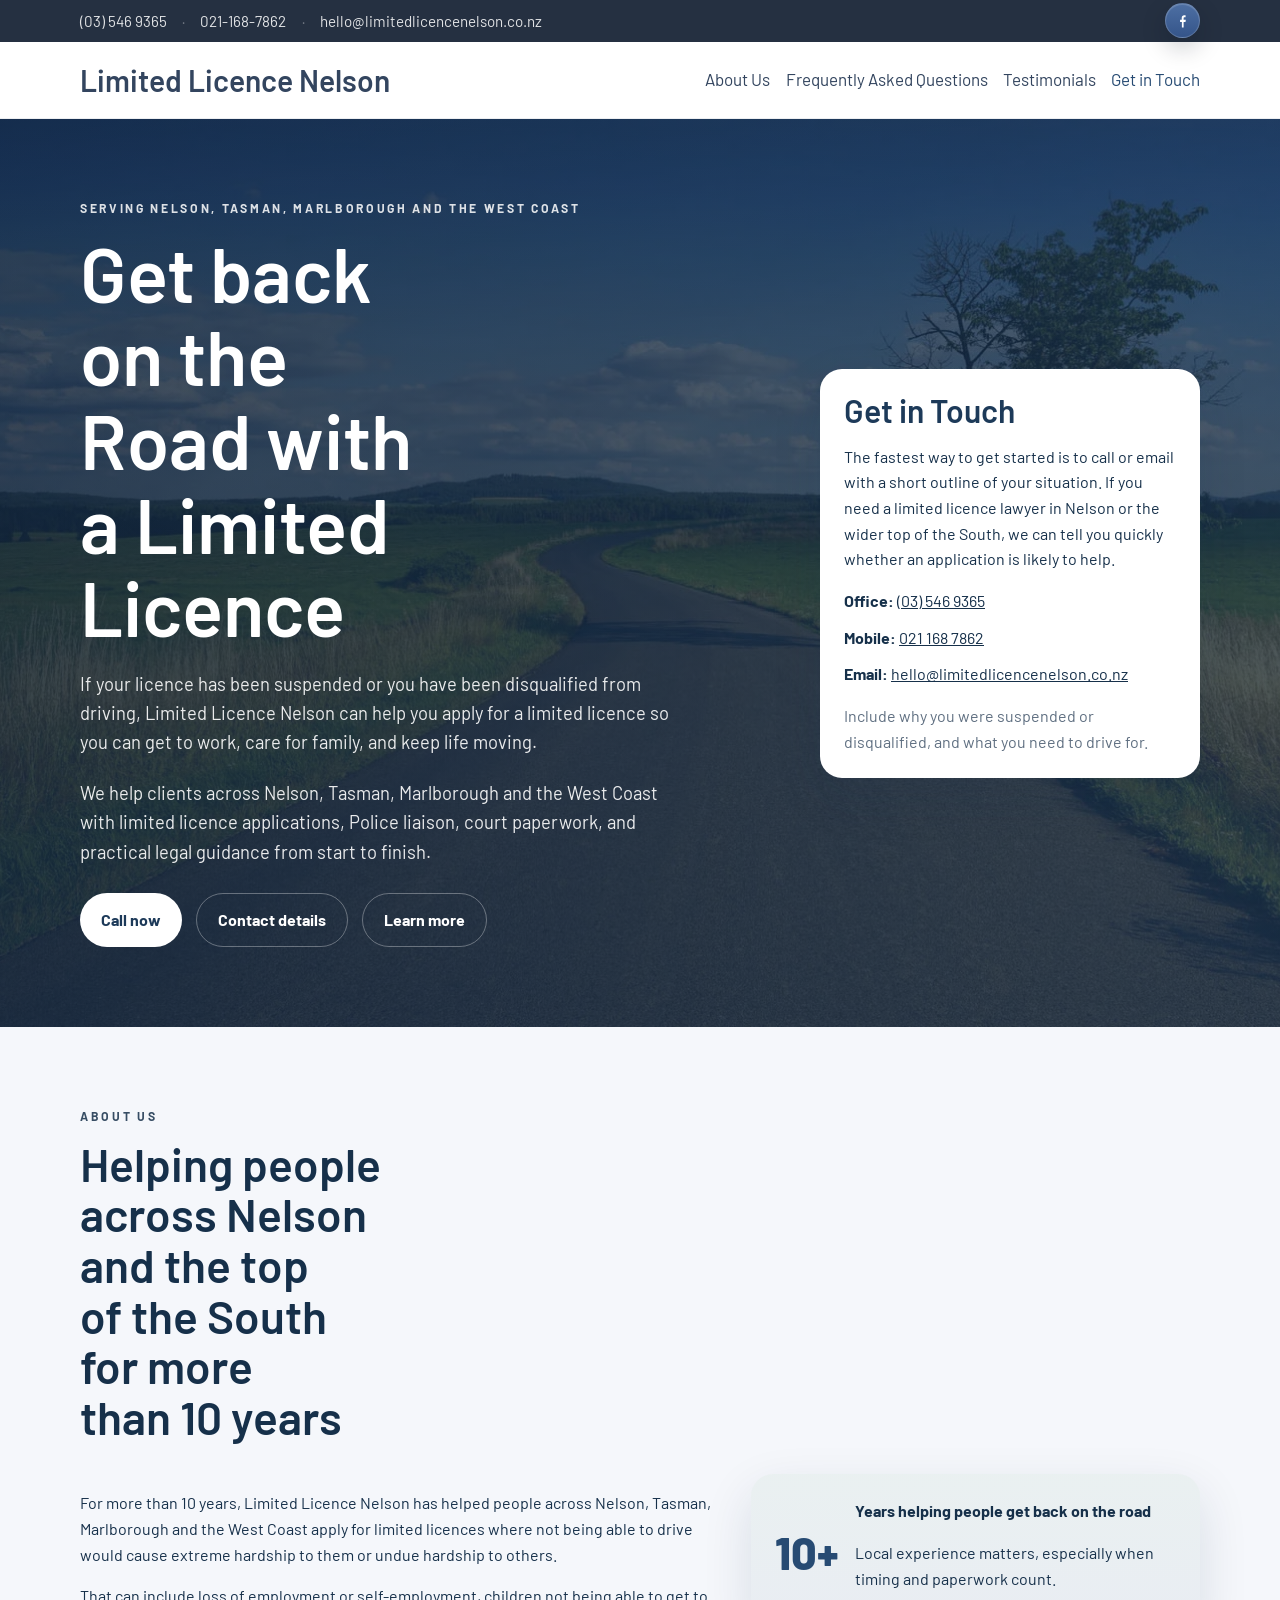
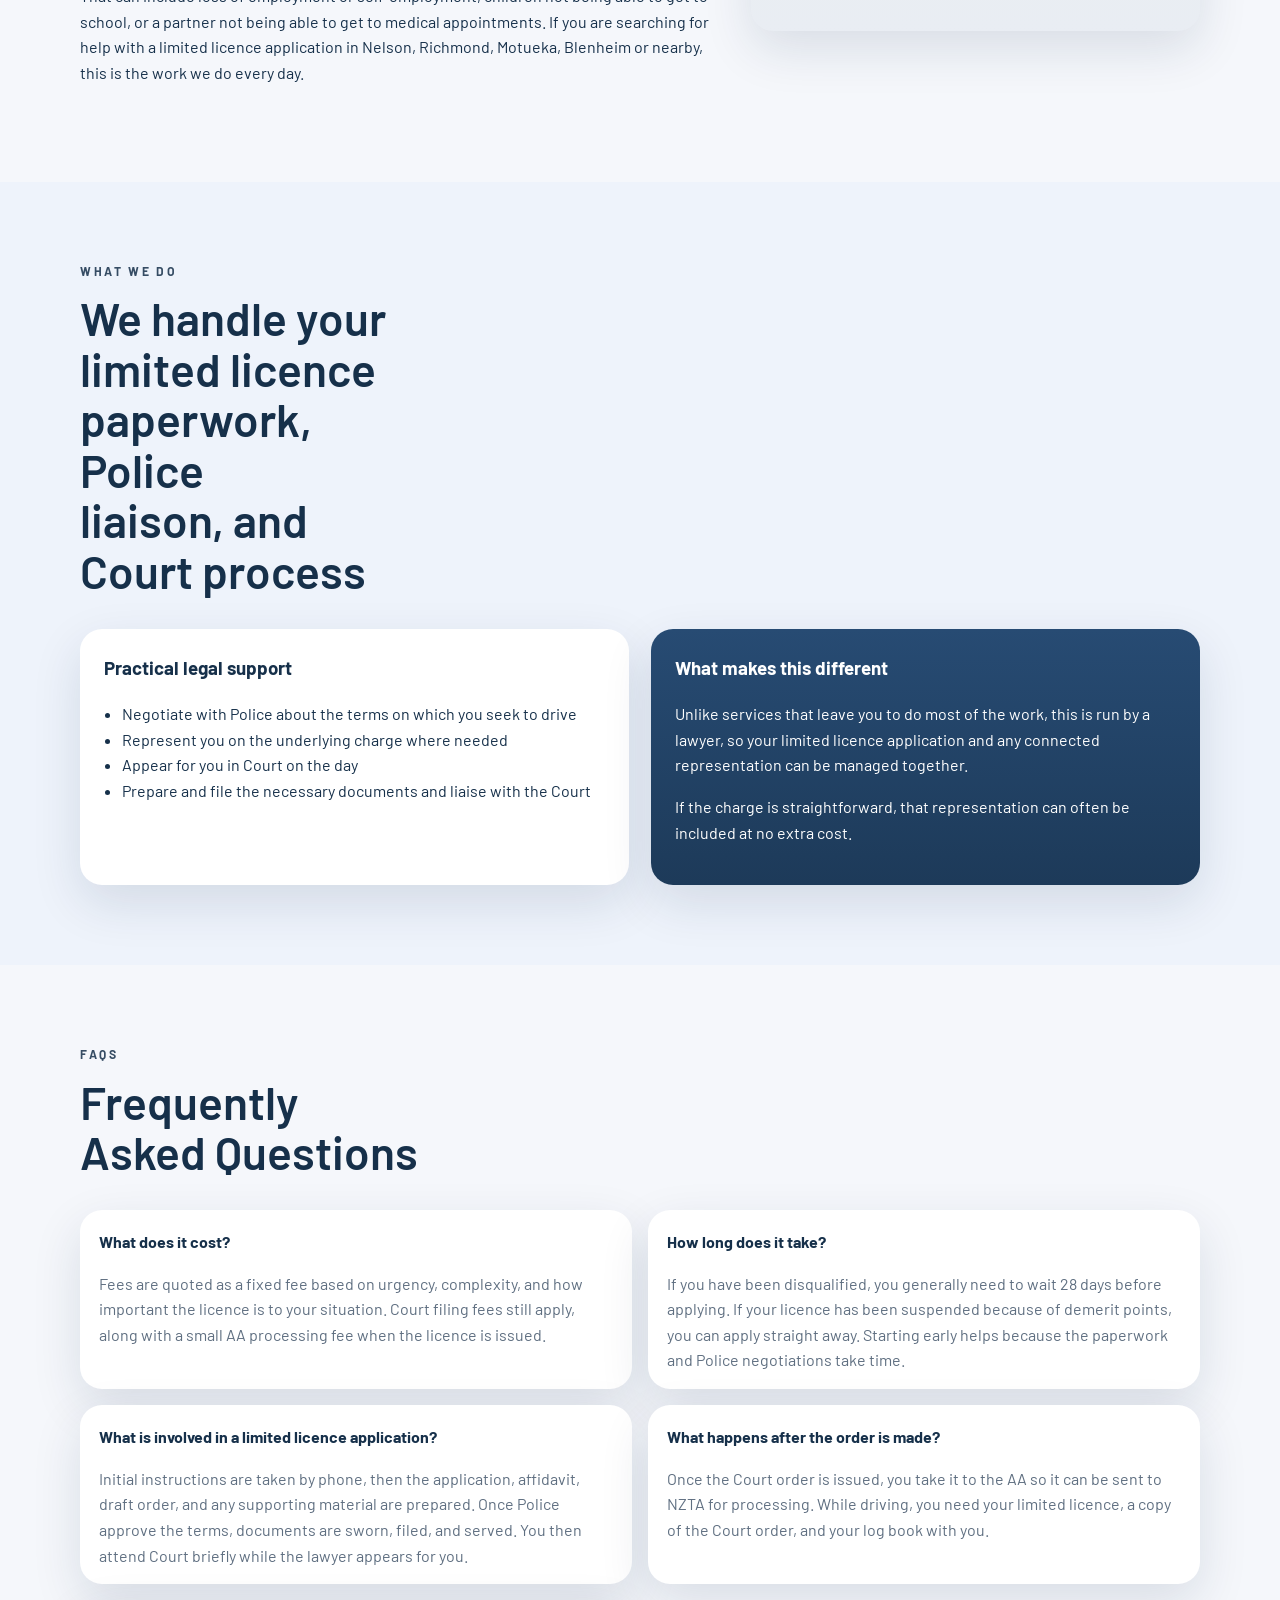
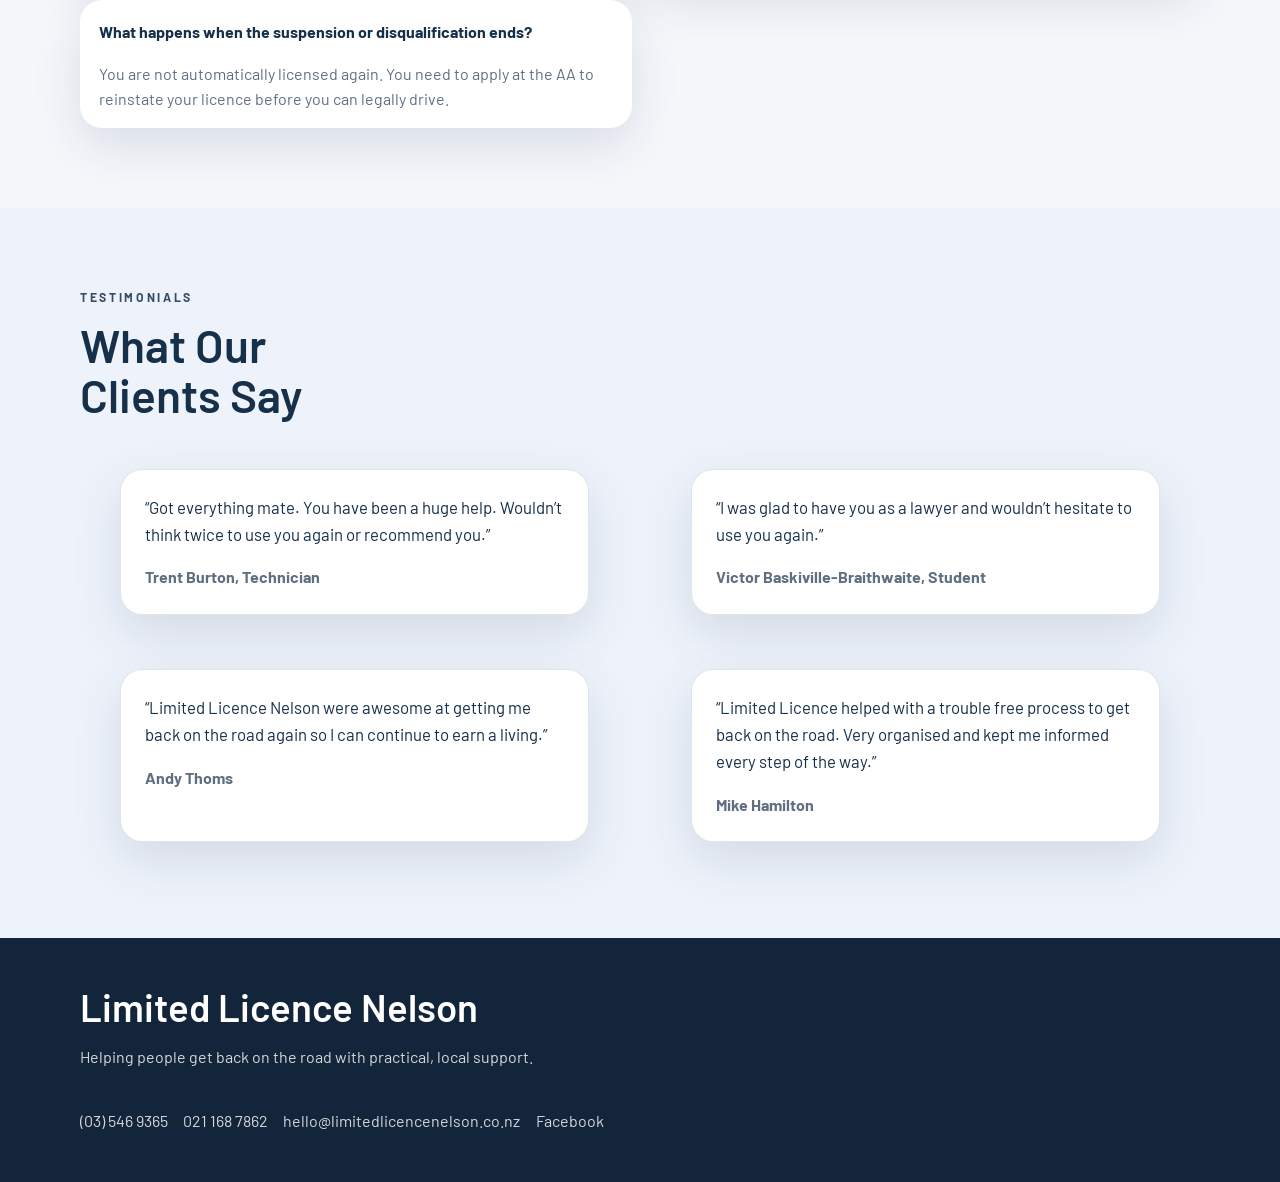
==== commit 4c44722f: "Make contact page discoverable" ====
--- a/index.html
+++ b/index.html
@@ -20,18 +20,20 @@
     <link rel="preload" as="image" href="assets/hero.webp" fetchpriority="high" />
     <link rel="preload" as="image" href="assets/hero.jpg" />
     <link rel="canonical" href="https://limitedlicencenelson.co.nz/" />
-    <meta property="og:title" content="Limited Licence Nelson | Limited Licence Lawyer for the Top of the South" />
-    <meta property="og:description" content="Practical help with limited licence applications across Nelson, Tasman, Marlborough and the West Coast, including paperwork, Police liaison and Court process." />
+    <meta property="og:title" content="Limited Licence Nelson | Lawyer for Suspensions &amp; Disqualifications" />
+    <meta property="og:description" content="Get back on the road in Nelson, Tasman, Marlborough. Fixed-fee limited licence applications, Police liaison, court support. Call (03) 546 9365." />
     <meta property="og:type" content="website" />
     <meta property="og:url" content="https://limitedlicencenelson.co.nz/" />
-    <meta property="og:image" content="https://limitedlicencenelson.co.nz/assets/hero.jpg" />
+    <meta property="og:image" content="https://limitedlicencenelson.co.nz/assets/hero.webp" />
+    <meta property="og:image:width" content="1617" />
+    <meta property="og:image:height" content="904" />
     <meta property="og:image:alt" content="Limited Licence Nelson helping people get back on the road" />
     <meta property="og:site_name" content="Limited Licence Nelson" />
     <meta property="og:locale" content="en_NZ" />
     <meta name="twitter:card" content="summary_large_image" />
-    <meta name="twitter:title" content="Limited Licence Nelson | Limited Licence Lawyer for the Top of the South" />
-    <meta name="twitter:description" content="Practical help with limited licence applications across Nelson, Tasman, Marlborough and the West Coast." />
-    <meta name="twitter:image" content="https://limitedlicencenelson.co.nz/assets/hero.jpg" />
+    <meta name="twitter:title" content="Limited Licence Nelson | Lawyer for Suspensions &amp; Disqualifications" />
+    <meta name="twitter:description" content="Get back on the road in Nelson, Tasman, Marlborough. Fixed-fee limited licence applications, Police liaison, court support. Call (03) 546 9365." />
+    <meta name="twitter:image" content="https://limitedlicencenelson.co.nz/assets/hero.webp" />
     <script type="application/ld+json">
       {
         "@context": "https://schema.org",
@@ -172,7 +174,7 @@
           <a href="#about">About Us</a>
           <a href="#faq">Frequently Asked Questions</a>
           <a href="#testimonials">Testimonials</a>
-          <a href="#contact" class="nav-cta">Get in Touch</a>
+          <a href="/contact/" class="nav-cta">Get in Touch</a>
         </div>
       </nav>
     </header>
@@ -181,7 +183,7 @@
       <section class="hero">
         <img
           src="assets/hero.webp"
-          alt="Limited Licence Nelson helping people get back on the road"
+          alt="Nelson driving road landscape"
           class="hero-image"
           fetchpriority="high"
           decoding="async"
@@ -203,6 +205,7 @@
             </p>
             <div class="hero-actions">
               <a class="button button-primary" href="tel:+6435469365">Call now</a>
+              <a class="button button-secondary" href="/contact/">Contact details</a>
               <a class="button button-secondary" href="#about">Learn more</a>
             </div>
           </div>
